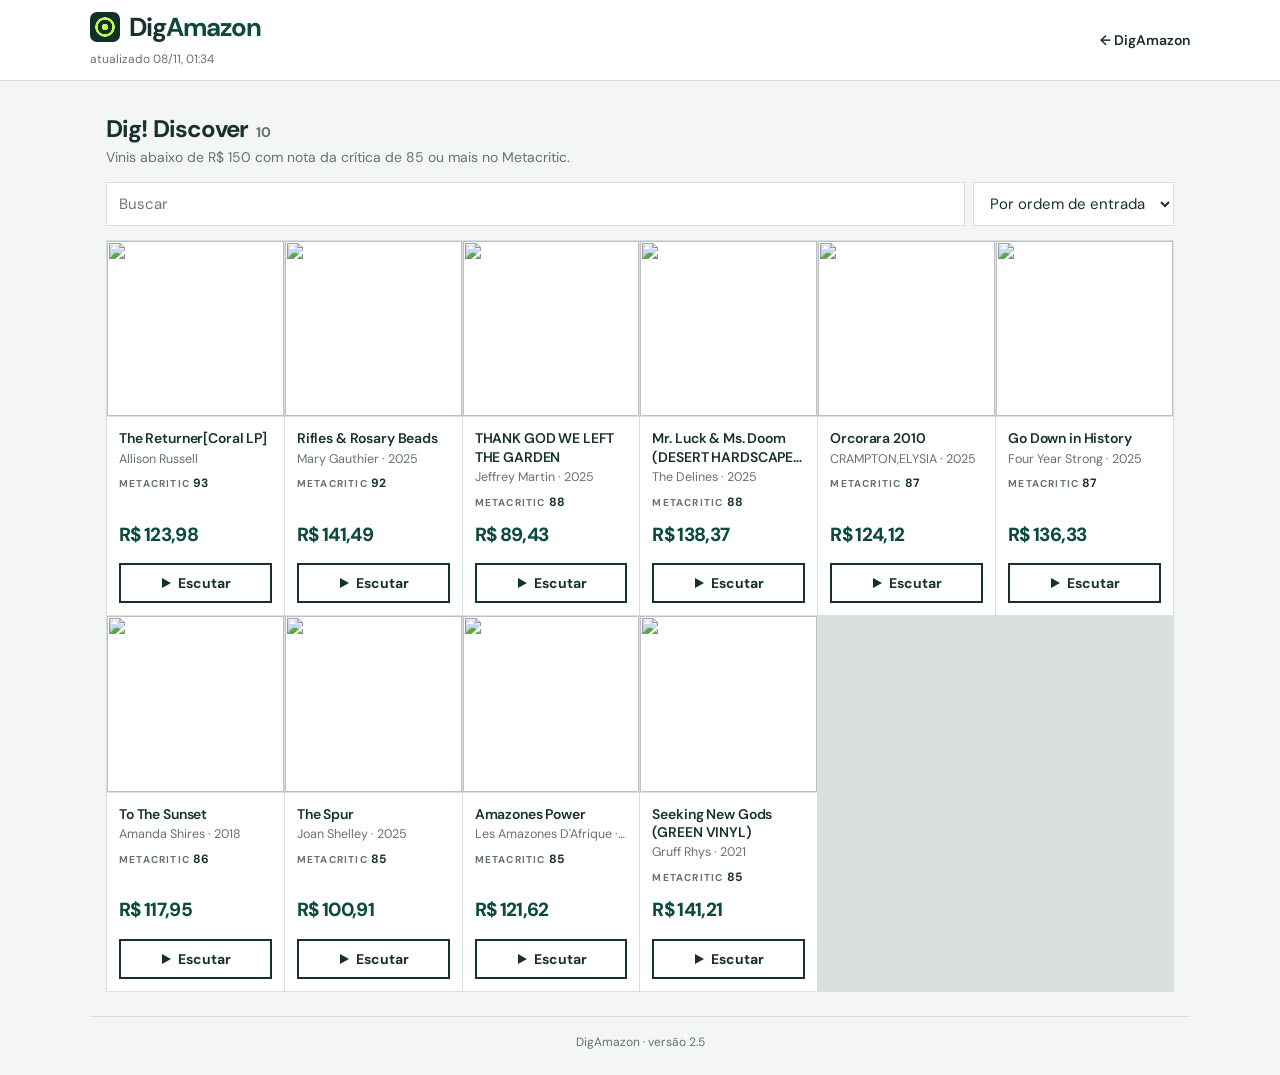
==== dig.html @ b639182c "Slow the Amazon search and wait longer when it is blocked (version 2.5) Amazon kept answering 503 an" ====
<!doctype html>
<html lang="pt-BR"><head><meta charset="utf-8">
<meta name="viewport" content="width=device-width, initial-scale=1, viewport-fit=cover">
<title>Dig! Discover · DigAmazon</title>
<script>
  // aplica o tema escolhido antes de pintar a página, para não piscar
  try { const t = localStorage.getItem("digamazon.tema"); if (t === "light" || t === "dark") document.documentElement.dataset.theme = t; } catch (e) {}
</script>
<meta name="theme-color" content="#ffffff">
<link rel="icon" href="data:image/svg+xml,%3Csvg xmlns='http://www.w3.org/2000/svg' viewBox='0 0 48 48'%3E%3Crect width='48' height='48' rx='11' fill='%23103028'/%3E%3Ccircle cx='24' cy='24' r='15' fill='none' stroke='%23c8f850' stroke-width='3'/%3E%3Ccircle cx='24' cy='24' r='4' fill='%23c8f850'/%3E%3C/svg%3E">
<link rel="preconnect" href="https://fonts.googleapis.com">
<link rel="preconnect" href="https://fonts.gstatic.com" crossorigin>
<link href="https://fonts.googleapis.com/css2?family=DM+Sans:opsz,wght@9..40,400..800&display=swap" rel="stylesheet">
<link rel="stylesheet" href="estilo.css?v=2.5">
</head>
<body>
<header class="topo">
  <div class="linha">
    <div>
      <h1><a href="./" class="logo"><i class="marca" aria-hidden="true"></i><b>Dig<span>Amazon</span></b></a></h1>
      <div class="sub" id="sub"></div>
    </div>
    <nav class="acoes-topo"><a class="link-topo" href="./">← DigAmazon</a></nav>
  </div>
  <div id="status" role="status"></div>
</header>

<main>
  <h2>Dig! Discover <span class="conta" id="conta"></span></h2>
  <p class="nota">Vinis abaixo de R$ 150 com nota da crítica de 85 ou mais no Metacritic.</p>
  <div class="filtros">
    <input id="filtro" type="search" placeholder="Buscar" autocomplete="off">
    <select id="ordem" aria-label="Ordenar">
      <option value="entrada">Por ordem de entrada</option>
      <option value="score">Por score</option>
      <option value="preco">Por preço</option>
    </select>
  </div>
  <div class="grade" id="discos"></div>
</main>

<footer class="rodape">DigAmazon · versão 2.5</footer>

<script src="comum.js?v=2.5"></script>
<script>
const PLAY = '<svg viewBox="0 0 12 12" aria-hidden="true"><path d="M2 1l9 5-9 5z"/></svg>';

// O cartão leva à Amazon; o Escutar abre o disco no Bandcamp (ou a busca, se não foi achado lá).
function card(d, novo) {
  const caixa = document.createElement("div");
  caixa.className = "disco" + (novo ? " novo" : "");
  const a = document.createElement("a"); a.className = "ir";
  a.href = "https://www.amazon.com.br/dp/" + d.asin;
  a.target = "_blank"; a.rel = "noopener";
  const capa = document.createElement("div"); capa.className = "capa";
  if (d.foto) { const img = document.createElement("img"); img.src = capaGrande(d.foto); img.alt = ""; img.loading = "lazy"; capa.append(img); }
  const info = document.createElement("div"); info.className = "info";
  const t = document.createElement("div"); t.className = "titulo"; t.textContent = d.titulo;
  const ar = document.createElement("div"); ar.className = "artista"; ar.textContent = [d.artista, d.ano].filter(Boolean).join(" · ");
  const c = document.createElement("div"); c.className = "critica"; c.append("Metacritic "); const n = document.createElement("b"); n.textContent = d.nota; c.append(n);
  const p = document.createElement("div"); p.className = "preco"; p.textContent = real(d.preco);
  info.append(t, ar, c, p); a.append(capa, info);
  const ouvir = document.createElement("a"); ouvir.className = "escutar";
  ouvir.href = d.bandcamp || "https://bandcamp.com/search?item_type=a&q=" + encodeURIComponent(`${d.artista} ${d.titulo}`);
  ouvir.target = "_blank"; ouvir.rel = "noopener";
  ouvir.innerHTML = PLAY + "Escutar";
  caixa.append(a, ouvir);
  return caixa;
}

// Entrou no Dig! Discover quando o disco apareceu na faixa de preço ou ganhou a nota, o que veio depois.
const entrada = d => [d.visto, d.nota_desde].filter(Boolean).map(q => q.slice(0, 16)).sort().pop() || "";
const ORDENS = {
  entrada: (a, b) => entrada(b).localeCompare(entrada(a)) || b.nota - a.nota,
  score: (a, b) => b.nota - a.nota || a.preco - b.preco,
  preco: (a, b) => a.preco - b.preco,
};
function mostrar() {
  const novos = new Set(dados.novos);
  const q = $("filtro").value.trim().toLowerCase();
  const dig = dados.discos.filter(d => d.nota >= DIG);
  const lista = dig.filter(d => !q || (d.titulo + " " + d.artista).toLowerCase().includes(q)).sort(ORDENS[$("ordem").value]);
  $("conta").textContent = q ? `${lista.length} de ${dig.length}` : `${dig.length}`;
  const g = $("discos");
  if (lista.length) g.replaceChildren(...lista.map(d => card(d, novos.has(d.asin))));
  else g.innerHTML = `<div class="vazio">${q ? "Nenhum disco com esse nome." : "Nenhum disco com nota 85 ou mais por enquanto."}</div>`;
}

$("filtro").addEventListener("input", mostrar);
$("ordem").addEventListener("change", mostrar);
iniciar();
</script>
</body>
</html>
---- estilo.css ----
/* Visual inspirado no FootyLogos: DM Sans, verde-escuro com destaque limão,
   cantos retos e grades separadas por linhas finas. */
:root {
  --bg: #f4f6f5;
  --card: #ffffff;
  --topo: rgb(255 255 255 / .97);
  --ink: #17312f;
  --mut: #64736e;
  --line: #d9dfdc;
  --line-forte: #cbd3cf;
  --accent: #0c4b3d;
  --marca: #103028;
  --lime: #c8f850;
  --btn: #103028;
  --on-btn: #c8f850;
  --sans: "DM Sans", "Helvetica Neue", Arial, sans-serif;
  color-scheme: light;
}
@media (prefers-color-scheme: dark) {
  :root:not([data-theme="light"]) {
    --bg: #0b1a17; --card: #11241f; --topo: rgb(17 36 31 / .97); --ink: #e4eeea; --mut: #8ea39c;
    --line: #213a33; --line-forte: #2d4a42; --accent: #c8f850; --btn: #c8f850; --on-btn: #103028; color-scheme: dark;
  }
}
:root[data-theme="dark"] {
  --bg: #0b1a17; --card: #11241f; --topo: rgb(17 36 31 / .97); --ink: #e4eeea; --mut: #8ea39c;
  --line: #213a33; --line-forte: #2d4a42; --accent: #c8f850; --btn: #c8f850; --on-btn: #103028; color-scheme: dark;
}
* { box-sizing: border-box; }
body { margin: 0; background: var(--bg); color: var(--ink); font: 15px/1.5 var(--sans); -webkit-text-size-adjust: 100%; }
a { color: inherit; }
.topo {
  position: sticky; top: 0; z-index: 5; background: var(--topo);
  padding: calc(12px + env(safe-area-inset-top)) 16px 12px; border-bottom: 1px solid var(--line);
}
.linha { display: flex; align-items: center; gap: 12px; max-width: 1100px; margin: 0 auto; }
h1 { margin: 0; font-size: 26px; font-weight: 700; letter-spacing: -.04em; line-height: 1; }
h1 span { color: var(--accent); }
.sub { color: var(--mut); font-size: 12px; margin-top: 4px; }
.logo b { font-weight: inherit; }
.sub .data { white-space: nowrap; }
#pesquisar {
  flex: none; border: 0; border-radius: 0; padding: 12px 18px;
  background: var(--btn); color: var(--on-btn); font: 700 15px var(--sans); letter-spacing: -.01em; cursor: pointer;
  display: inline-flex; align-items: center; justify-content: center; gap: 8px; min-height: 44px; min-width: 76px;  /* "Dig" é curto; largura mínima para o toque */
}
#pesquisar:disabled { opacity: .6; cursor: default; }
#pesquisar .gira { width: 14px; height: 14px; border: 2px solid currentColor; border-right-color: transparent; border-radius: 50%; display: none; animation: g 0.8s linear infinite; }
#pesquisar.rodando .gira { display: inline-block; }
@keyframes g { to { transform: rotate(360deg); } }
/* Link para a outra página, ao lado do botão */
.acoes-topo { margin-left: auto; display: flex; align-items: center; gap: 16px; flex: none; }
.link-topo { color: var(--ink); text-decoration: none; font-size: 14px; font-weight: 600; white-space: nowrap; }
.topo .logo { color: inherit; text-decoration: none; display: inline-flex; align-items: center; gap: 9px; }
/* Marca: quadrado verde-escuro com um disco limão, no estilo do ícone do FootyLogos */
.marca { flex: none; width: 30px; height: 30px; border-radius: 7px; background: var(--marca) radial-gradient(circle, var(--lime) 0 3px, transparent 3.5px 7px, var(--lime) 7.5px 9.5px, transparent 10px); }
.link-topo:hover { text-decoration: underline; text-underline-offset: 3px; }
#status { max-width: 1100px; margin: 8px auto 0; font-size: 13px; color: var(--mut); }
#status:empty { display: none; }
/* Barra de progresso da busca: linha limão sobre o fio do topo */
.progresso { max-width: 1100px; height: 6px; margin: 10px auto 0; background: var(--line); overflow: hidden; }
.progresso i { display: block; height: 100%; width: var(--pct, 2%); background: var(--btn); transition: width 1s linear; }
.progresso.parado i { background: repeating-linear-gradient(-45deg, var(--btn) 0 6px, var(--mut) 6px 12px); background-size: 17px 100%; animation: listras 1s linear infinite; }
@keyframes listras { to { background-position: 17px 0; } }
@media (prefers-reduced-motion: reduce) { .progresso i { transition: none; } .progresso.parado i { animation: none; } }
#status.erro { color: #c0392b; }
main { max-width: 1100px; margin: 0 auto; padding: 8px 16px 24px; }
/* A versão sobe a cada mudança no código, para conferir se o navegador já pegou a nova. */
.rodape { max-width: 1100px; margin: 0 auto; padding: 16px 16px calc(24px + env(safe-area-inset-bottom)); border-top: 1px solid var(--line); color: var(--mut); font-size: 12px; text-align: center; }
h2 { font-size: 24px; font-weight: 700; letter-spacing: -.035em; line-height: 1.15; margin: 26px 0 4px; display: flex; align-items: baseline; gap: 8px; }
h2 .conta { font-size: 14px; font-weight: 700; letter-spacing: 0; color: var(--mut); }
/* Botão de tema, à direita do título Novos discos */
.tema {
  margin-left: auto; align-self: center; width: 40px; height: 40px; padding: 0; border: 1px solid var(--line); border-radius: 0; cursor: pointer;
  background: var(--card); color: var(--ink); display: grid; place-items: center;
}
.tema:hover { border-color: var(--line-forte); }
.tema:focus-visible { outline: 2px solid var(--accent); outline-offset: 2px; }
.tema svg { width: 18px; height: 18px; transition: transform .3s; }
:root[data-tema-efetivo="dark"] .tema svg { transform: rotate(180deg); }
.nota { color: var(--mut); font-size: 14px; margin: 0 0 14px; }
/* Rótulo pequeno em caixa alta, como os do FootyLogos */
.separador { display: flex; align-items: center; gap: 12px; margin: 36px 0 8px; color: var(--mut); font-size: 10px; font-weight: 700; text-transform: uppercase; letter-spacing: 1.4px; }
.separador::before, .separador::after { content: ""; flex: 1; height: 1px; background: var(--line); }
/* Os cartões dividem as bordas: o fundo da grade aparece como linha de 1px entre eles. */
.grade { display: grid; grid-template-columns: repeat(auto-fill, minmax(160px, 1fr)); gap: 1px; background: var(--line); border: 1px solid var(--line); }
.disco { position: relative; display: flex; flex-direction: column; background: var(--card); overflow: hidden; text-decoration: none; }
.disco:hover .titulo { text-decoration: underline; text-underline-offset: 3px; }
.disco .capa { position: relative; aspect-ratio: 1; overflow: hidden; background: #fff; display: flex; align-items: center; justify-content: center; border-bottom: 1px solid var(--line); }
/* Selo dos discos com crítica de 85 ou mais no Metacritic, no canto do cartão */
.dig { position: absolute; bottom: 8px; right: 8px; width: 46px; height: 46px; display: grid; place-items: center; filter: drop-shadow(0 1px 2px rgb(0 0 0 / .35)); }
.dig svg { position: absolute; inset: 0; width: 100%; height: 100%; fill: #13ff00; animation: girar 6s linear infinite; }
.dig b { position: relative; color: #111; font: 800 13px/1 var(--sans); letter-spacing: -.02em; }
@keyframes girar { to { transform: rotate(360deg); } }
@media (prefers-reduced-motion: reduce) { .dig svg { animation: none; } }
/* A imagem não define a altura da capa: a que não for quadrada é cortada para caber. */
.disco img { position: absolute; inset: 0; width: 100%; height: 100%; object-fit: cover; }
.disco .info { padding: 12px 12px 14px; display: flex; flex-direction: column; gap: 2px; flex: 1; }
.disco .titulo { font-weight: 600; font-size: 14px; line-height: 1.3; letter-spacing: -.01em; display: -webkit-box; -webkit-line-clamp: 2; -webkit-box-orient: vertical; overflow: hidden; }
.disco .artista { color: var(--mut); font-size: 12.5px; white-space: nowrap; overflow: hidden; text-overflow: ellipsis; }
.disco .preco { margin-top: auto; padding-top: 8px; font-weight: 800; font-size: 19px; letter-spacing: -.035em; color: var(--accent); font-variant-numeric: tabular-nums; }
/* Dig! Discover: o cartão leva à Amazon e o botão Escutar, ao Bandcamp */
.disco .ir { display: flex; flex-direction: column; flex: 1; color: inherit; text-decoration: none; }
.escutar { display: flex; align-items: center; justify-content: center; gap: 6px; margin: 0 12px 12px; min-height: 40px; border-radius: 0; background: var(--card); color: var(--ink); border: 2px solid var(--ink); font: 700 14px var(--sans); text-decoration: none; }
.escutar svg { width: 12px; height: 12px; fill: currentColor; }
.disco .critica { font-size: 10px; font-weight: 700; text-transform: uppercase; letter-spacing: 1.2px; color: var(--mut); margin-top: 4px; }
.disco .critica b { color: var(--ink); font-size: 12px; letter-spacing: 0; }
.novo .info::before { content: "novo"; align-self: flex-start; font-size: 10px; font-weight: 800; text-transform: uppercase; letter-spacing: 1.2px; color: var(--marca); background: var(--lime); padding: 3px 7px; margin-bottom: 6px; }
.vazio { grid-column: 1 / -1; background: var(--card); padding: 20px; color: var(--mut); text-align: center; font-size: 14px; }
.filtros { display: flex; gap: 8px; margin: 4px 0 14px; }
.filtros input, .filtros select { font: 15px var(--sans); color: var(--ink); background: var(--card); border: 1px solid var(--line); border-radius: 0; padding: 10px 12px; min-height: 44px; }
.filtros input:focus, .filtros select:focus { outline: none; border-color: var(--ink); }
.filtros input { flex: 1; min-width: 0; }
.filtros select { flex: none; }  /* a busca encolhe; a ordenação mostra o texto inteiro */
/* Paginação da lista completa */
.paginas { display: flex; flex-wrap: wrap; justify-content: center; gap: 6px; margin: 20px 0 0; }
.paginas:empty { display: none; }
.paginas button { min-width: 44px; min-height: 44px; border: 1px solid var(--line); border-radius: 0; background: var(--card); color: var(--ink); font: 700 15px var(--sans); cursor: pointer; }
.paginas button[aria-current] { background: var(--btn); color: var(--on-btn); border-color: var(--btn); opacity: 1; }
.paginas button:disabled:not([aria-current]) { opacity: .35; cursor: default; }
dialog { border: 1px solid var(--line); border-radius: 0; background: var(--card); color: var(--ink); max-width: min(440px, calc(100vw - 32px)); padding: 22px; }
dialog::backdrop { background: rgb(16 48 40 / .5); }
dialog h3 { margin: 0 0 8px; font-size: 20px; letter-spacing: -.03em; }
dialog ol { padding-left: 20px; margin: 8px 0; font-size: 14px; }
dialog input { width: 100%; font: 14px ui-monospace, monospace; padding: 10px; border: 1px solid var(--line); border-radius: 0; background: var(--bg); color: var(--ink); margin: 8px 0 12px; }
dialog .acoes { display: flex; gap: 8px; justify-content: flex-end; }
dialog button { font: 600 14px var(--sans); border-radius: 0; padding: 10px 16px; border: 1px solid var(--line); background: transparent; color: var(--ink); cursor: pointer; }
dialog button.principal { background: var(--btn); color: var(--on-btn); border-color: var(--btn); }
@media (max-width: 480px) {
  .grade { grid-template-columns: repeat(2, 1fr); }
  h1 { font-size: 23px; }
  h2 { font-size: 21px; }
  #pesquisar { padding: 11px 14px; }
  .acoes-topo { gap: 12px; }
}
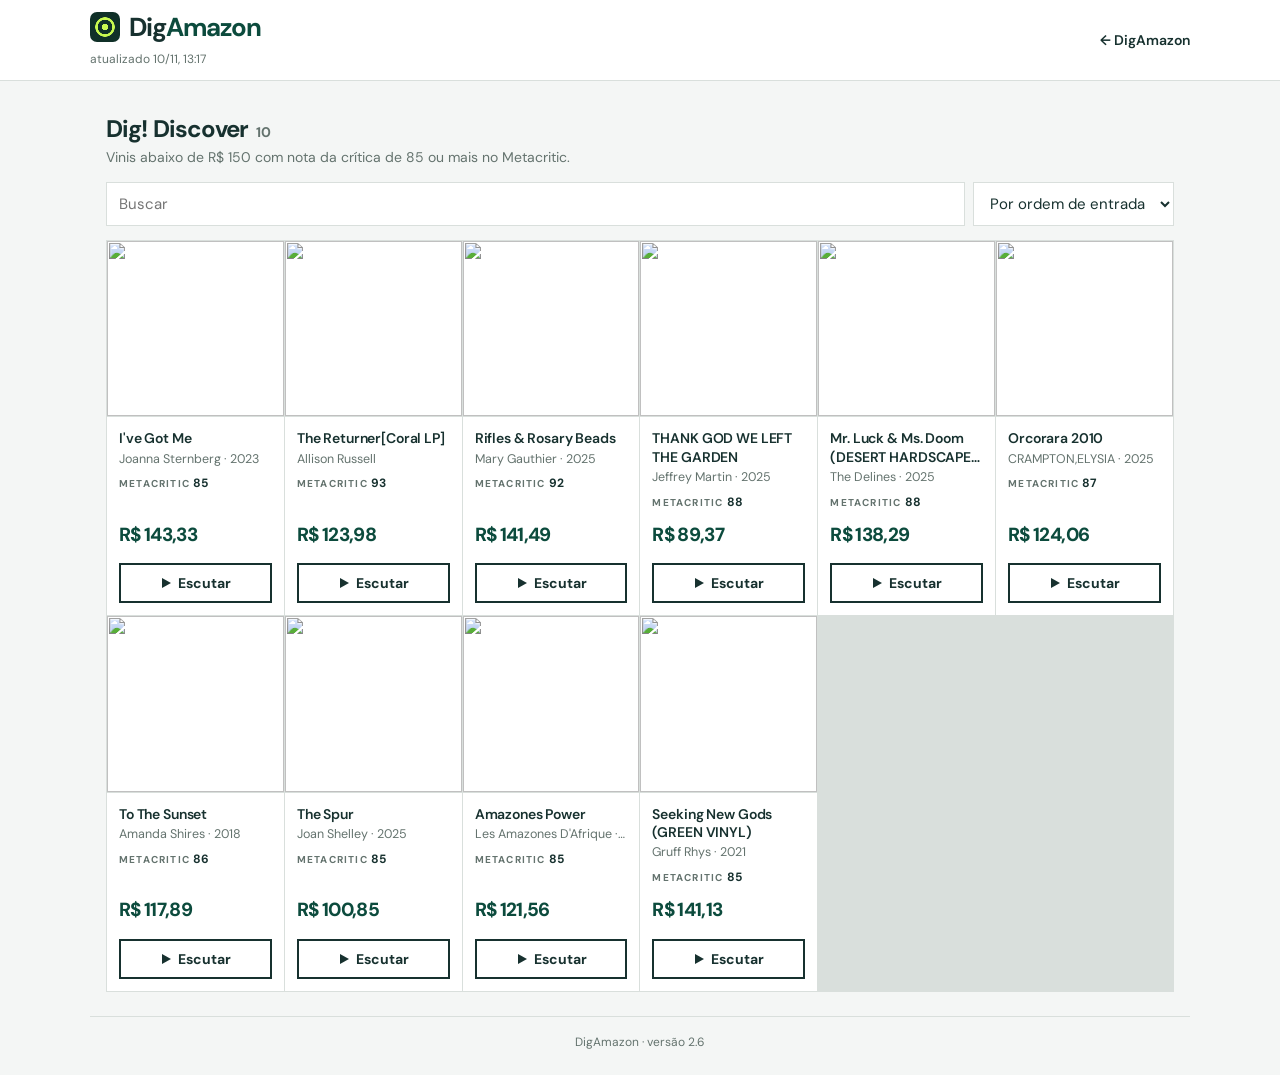
==== commit 5267b700: "Resume a search the Mac dropped when it restarted (version 2.6) The Mac rebooted during a search and" ====
--- a/dig.html
+++ b/dig.html
@@ -11,7 +11,7 @@
 <link rel="preconnect" href="https://fonts.googleapis.com">
 <link rel="preconnect" href="https://fonts.gstatic.com" crossorigin>
 <link href="https://fonts.googleapis.com/css2?family=DM+Sans:opsz,wght@9..40,400..800&display=swap" rel="stylesheet">
-<link rel="stylesheet" href="estilo.css?v=2.5">
+<link rel="stylesheet" href="estilo.css?v=2.6">
 </head>
 <body>
 <header class="topo">
@@ -39,9 +39,9 @@
   <div class="grade" id="discos"></div>
 </main>
 
-<footer class="rodape">DigAmazon · versão 2.5</footer>
+<footer class="rodape">DigAmazon · versão 2.6</footer>
 
-<script src="comum.js?v=2.5"></script>
+<script src="comum.js?v=2.6"></script>
 <script>
 const PLAY = '<svg viewBox="0 0 12 12" aria-hidden="true"><path d="M2 1l9 5-9 5z"/></svg>';
 
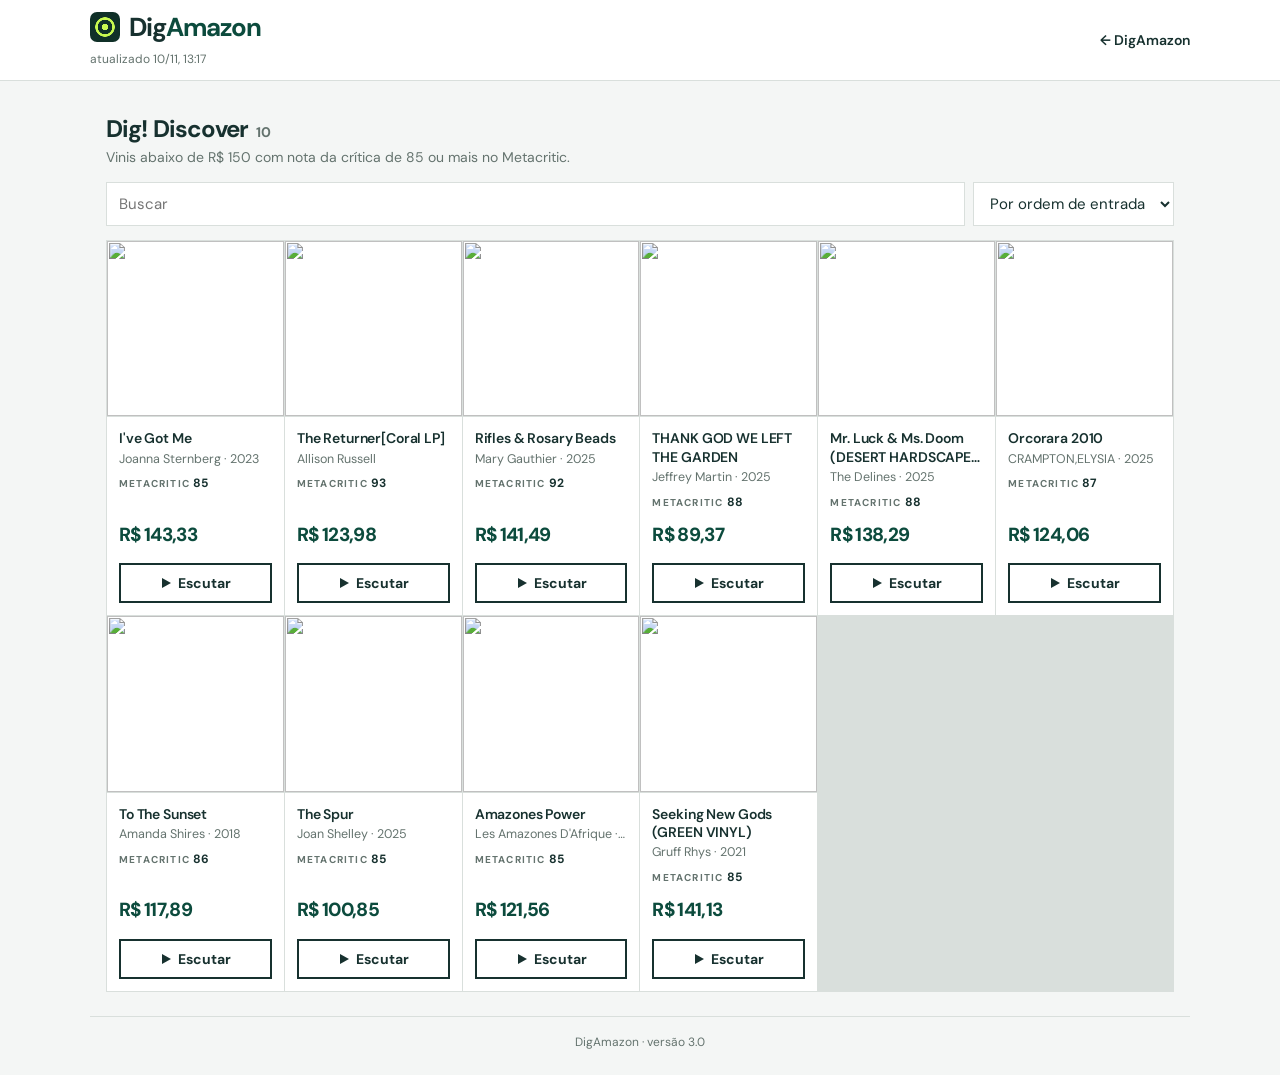
==== commit 2e047d4f: "Replace the Dig button with an automatic daily search at 5 a.m. (version 3.0) Amazon blocks the on-d" ====
--- a/dig.html
+++ b/dig.html
@@ -11,7 +11,7 @@
 <link rel="preconnect" href="https://fonts.googleapis.com">
 <link rel="preconnect" href="https://fonts.gstatic.com" crossorigin>
 <link href="https://fonts.googleapis.com/css2?family=DM+Sans:opsz,wght@9..40,400..800&display=swap" rel="stylesheet">
-<link rel="stylesheet" href="estilo.css?v=2.6">
+<link rel="stylesheet" href="estilo.css?v=3.0">
 </head>
 <body>
 <header class="topo">
@@ -39,9 +39,9 @@
   <div class="grade" id="discos"></div>
 </main>
 
-<footer class="rodape">DigAmazon · versão 2.6</footer>
+<footer class="rodape">DigAmazon · versão 3.0</footer>
 
-<script src="comum.js?v=2.6"></script>
+<script src="comum.js?v=3.0"></script>
 <script>
 const PLAY = '<svg viewBox="0 0 12 12" aria-hidden="true"><path d="M2 1l9 5-9 5z"/></svg>';
 
--- a/estilo.css
+++ b/estilo.css
@@ -39,16 +39,7 @@
 .sub { color: var(--mut); font-size: 12px; margin-top: 4px; }
 .logo b { font-weight: inherit; }
 .sub .data { white-space: nowrap; }
-#pesquisar {
-  flex: none; border: 0; border-radius: 0; padding: 12px 18px;
-  background: var(--btn); color: var(--on-btn); font: 700 15px var(--sans); letter-spacing: -.01em; cursor: pointer;
-  display: inline-flex; align-items: center; justify-content: center; gap: 8px; min-height: 44px; min-width: 76px;  /* "Dig" é curto; largura mínima para o toque */
-}
-#pesquisar:disabled { opacity: .6; cursor: default; }
-#pesquisar .gira { width: 14px; height: 14px; border: 2px solid currentColor; border-right-color: transparent; border-radius: 50%; display: none; animation: g 0.8s linear infinite; }
-#pesquisar.rodando .gira { display: inline-block; }
-@keyframes g { to { transform: rotate(360deg); } }
-/* Link para a outra página, ao lado do botão */
+/* Link para a outra página, no canto do topo */
 .acoes-topo { margin-left: auto; display: flex; align-items: center; gap: 16px; flex: none; }
 .link-topo { color: var(--ink); text-decoration: none; font-size: 14px; font-weight: 600; white-space: nowrap; }
 .topo .logo { color: inherit; text-decoration: none; display: inline-flex; align-items: center; gap: 9px; }
@@ -130,6 +121,5 @@
   .grade { grid-template-columns: repeat(2, 1fr); }
   h1 { font-size: 23px; }
   h2 { font-size: 21px; }
-  #pesquisar { padding: 11px 14px; }
   .acoes-topo { gap: 12px; }
 }
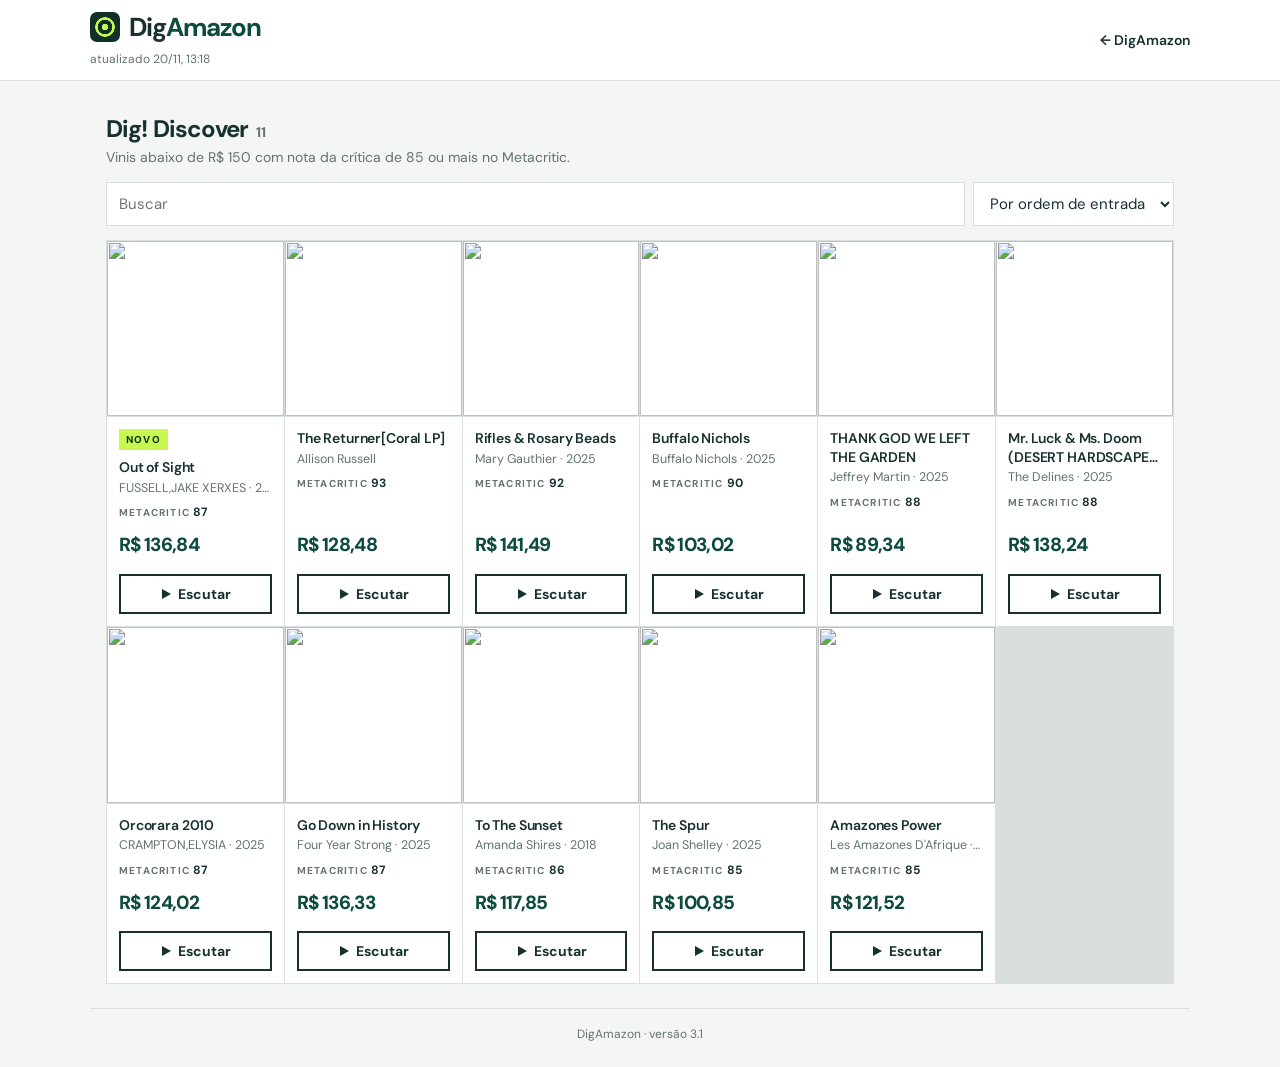
==== commit e511618f: "Count the retry pause from the end of a failed search (version 3.1) A failed attempt can spend over " ====
--- a/dig.html
+++ b/dig.html
@@ -11,7 +11,7 @@
 <link rel="preconnect" href="https://fonts.googleapis.com">
 <link rel="preconnect" href="https://fonts.gstatic.com" crossorigin>
 <link href="https://fonts.googleapis.com/css2?family=DM+Sans:opsz,wght@9..40,400..800&display=swap" rel="stylesheet">
-<link rel="stylesheet" href="estilo.css?v=3.0">
+<link rel="stylesheet" href="estilo.css?v=3.1">
 </head>
 <body>
 <header class="topo">
@@ -39,9 +39,9 @@
   <div class="grade" id="discos"></div>
 </main>
 
-<footer class="rodape">DigAmazon · versão 3.0</footer>
+<footer class="rodape">DigAmazon · versão 3.1</footer>
 
-<script src="comum.js?v=3.0"></script>
+<script src="comum.js?v=3.1"></script>
 <script>
 const PLAY = '<svg viewBox="0 0 12 12" aria-hidden="true"><path d="M2 1l9 5-9 5z"/></svg>';
 
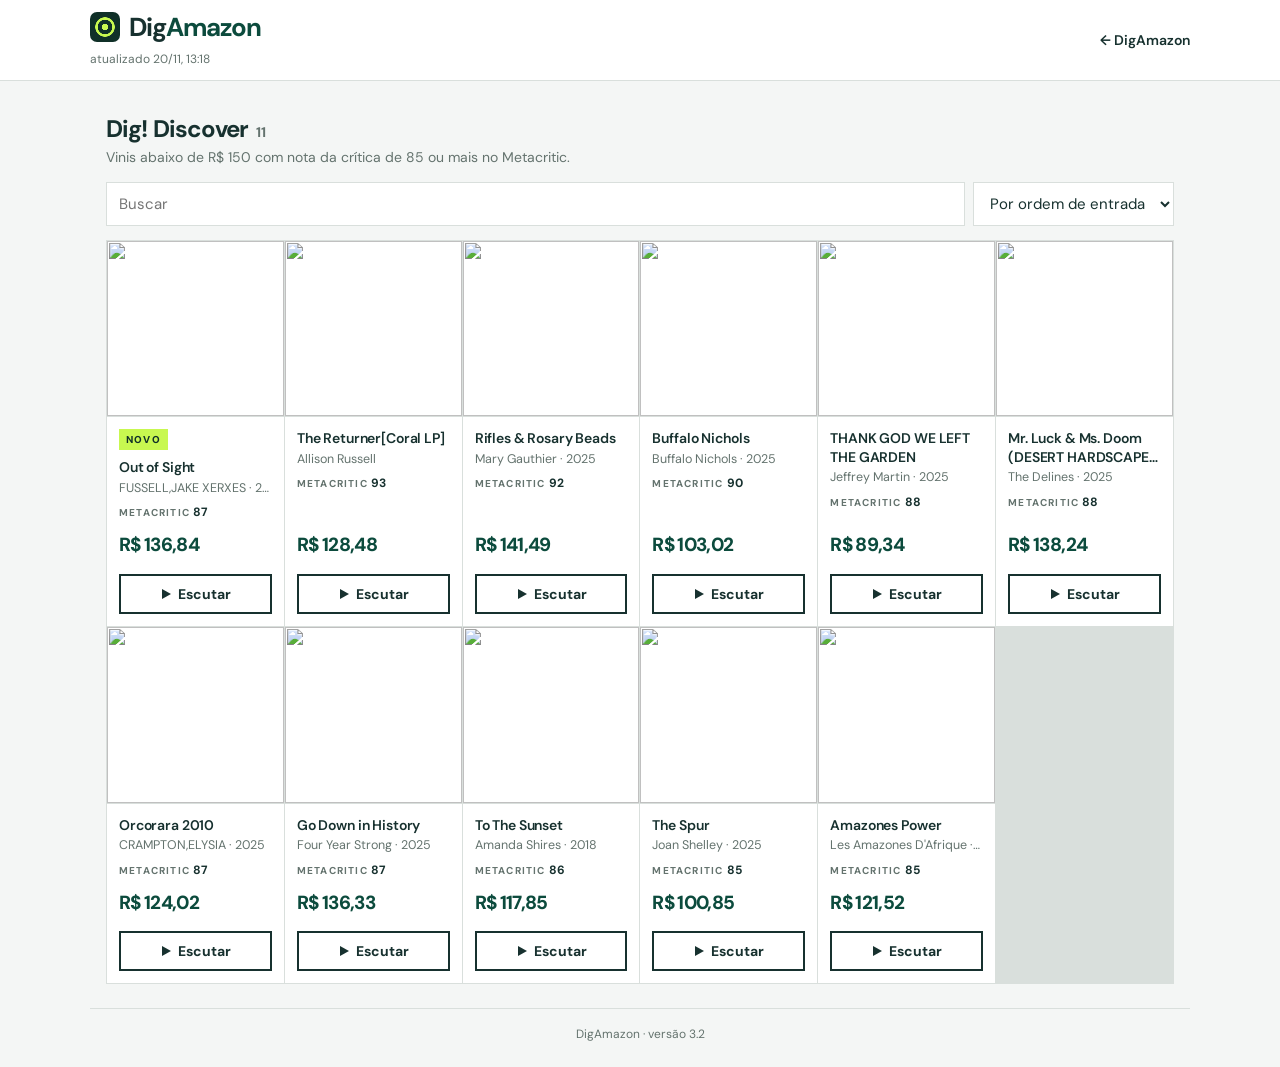
==== commit 9b8c3e2a: "Move the daily search from 5 a.m. to 9 a.m. (version 3.2) The Mac is more reliably awake at 9 a.m.  " ====
--- a/dig.html
+++ b/dig.html
@@ -11,7 +11,7 @@
 <link rel="preconnect" href="https://fonts.googleapis.com">
 <link rel="preconnect" href="https://fonts.gstatic.com" crossorigin>
 <link href="https://fonts.googleapis.com/css2?family=DM+Sans:opsz,wght@9..40,400..800&display=swap" rel="stylesheet">
-<link rel="stylesheet" href="estilo.css?v=3.1">
+<link rel="stylesheet" href="estilo.css?v=3.2">
 </head>
 <body>
 <header class="topo">
@@ -39,9 +39,9 @@
   <div class="grade" id="discos"></div>
 </main>
 
-<footer class="rodape">DigAmazon · versão 3.1</footer>
+<footer class="rodape">DigAmazon · versão 3.2</footer>
 
-<script src="comum.js?v=3.1"></script>
+<script src="comum.js?v=3.2"></script>
 <script>
 const PLAY = '<svg viewBox="0 0 12 12" aria-hidden="true"><path d="M2 1l9 5-9 5z"/></svg>';
 
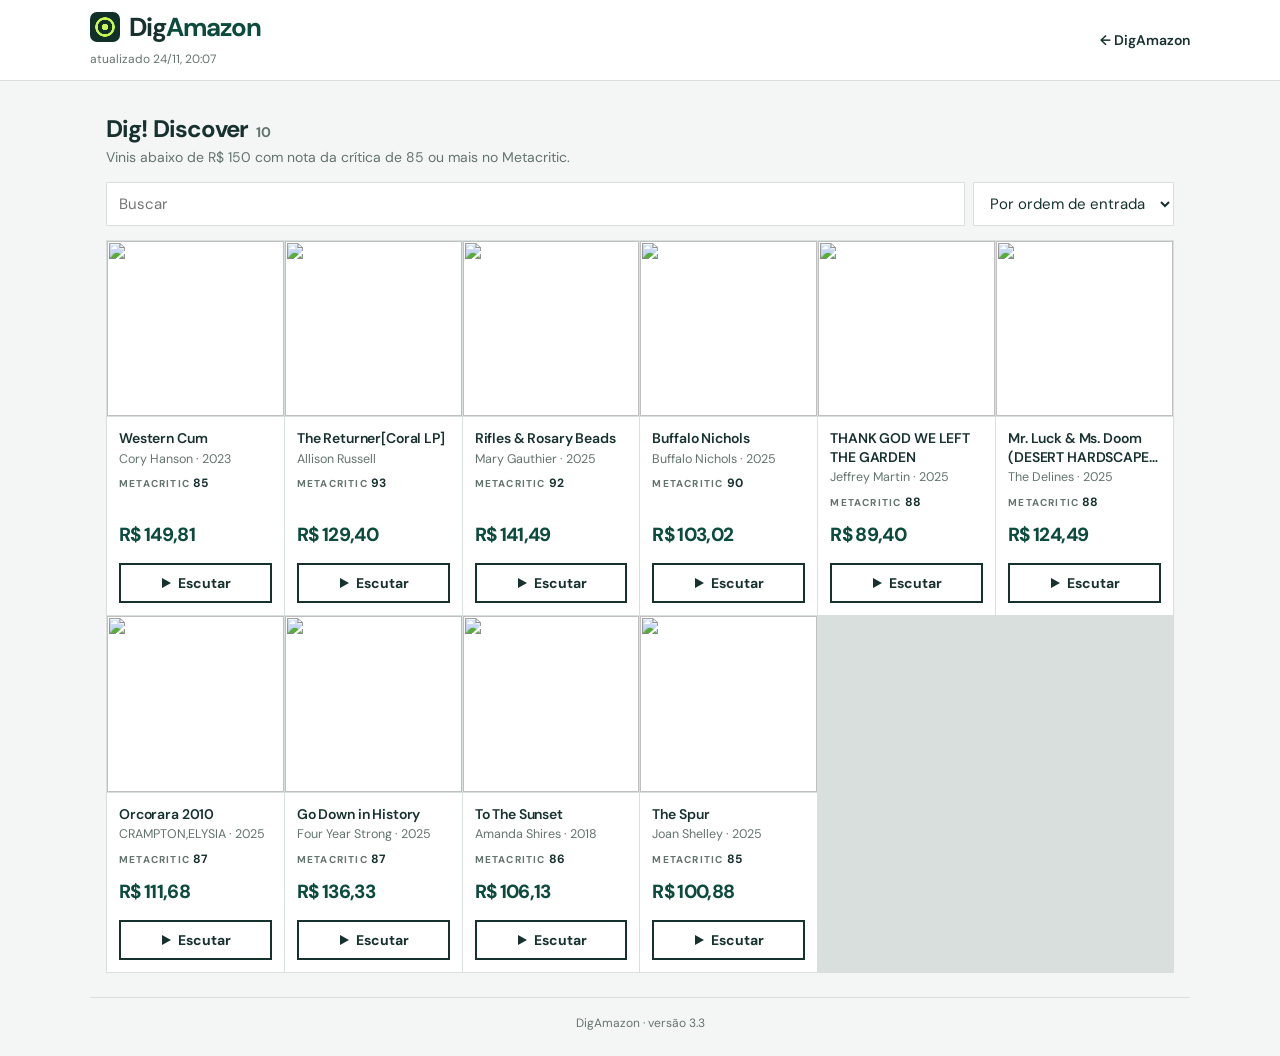
==== commit 81542435: "Add a Dig! Jazz page with the Amazon jazz vinyl under R$ 150 (version 3.3) The daily search now also" ====
--- a/dig.html
+++ b/dig.html
@@ -11,7 +11,7 @@
 <link rel="preconnect" href="https://fonts.googleapis.com">
 <link rel="preconnect" href="https://fonts.gstatic.com" crossorigin>
 <link href="https://fonts.googleapis.com/css2?family=DM+Sans:opsz,wght@9..40,400..800&display=swap" rel="stylesheet">
-<link rel="stylesheet" href="estilo.css?v=3.2">
+<link rel="stylesheet" href="estilo.css?v=3.3">
 </head>
 <body>
 <header class="topo">
@@ -39,9 +39,9 @@
   <div class="grade" id="discos"></div>
 </main>
 
-<footer class="rodape">DigAmazon · versão 3.2</footer>
+<footer class="rodape">DigAmazon · versão 3.3</footer>
 
-<script src="comum.js?v=3.2"></script>
+<script src="comum.js?v=3.3"></script>
 <script>
 const PLAY = '<svg viewBox="0 0 12 12" aria-hidden="true"><path d="M2 1l9 5-9 5z"/></svg>';
 
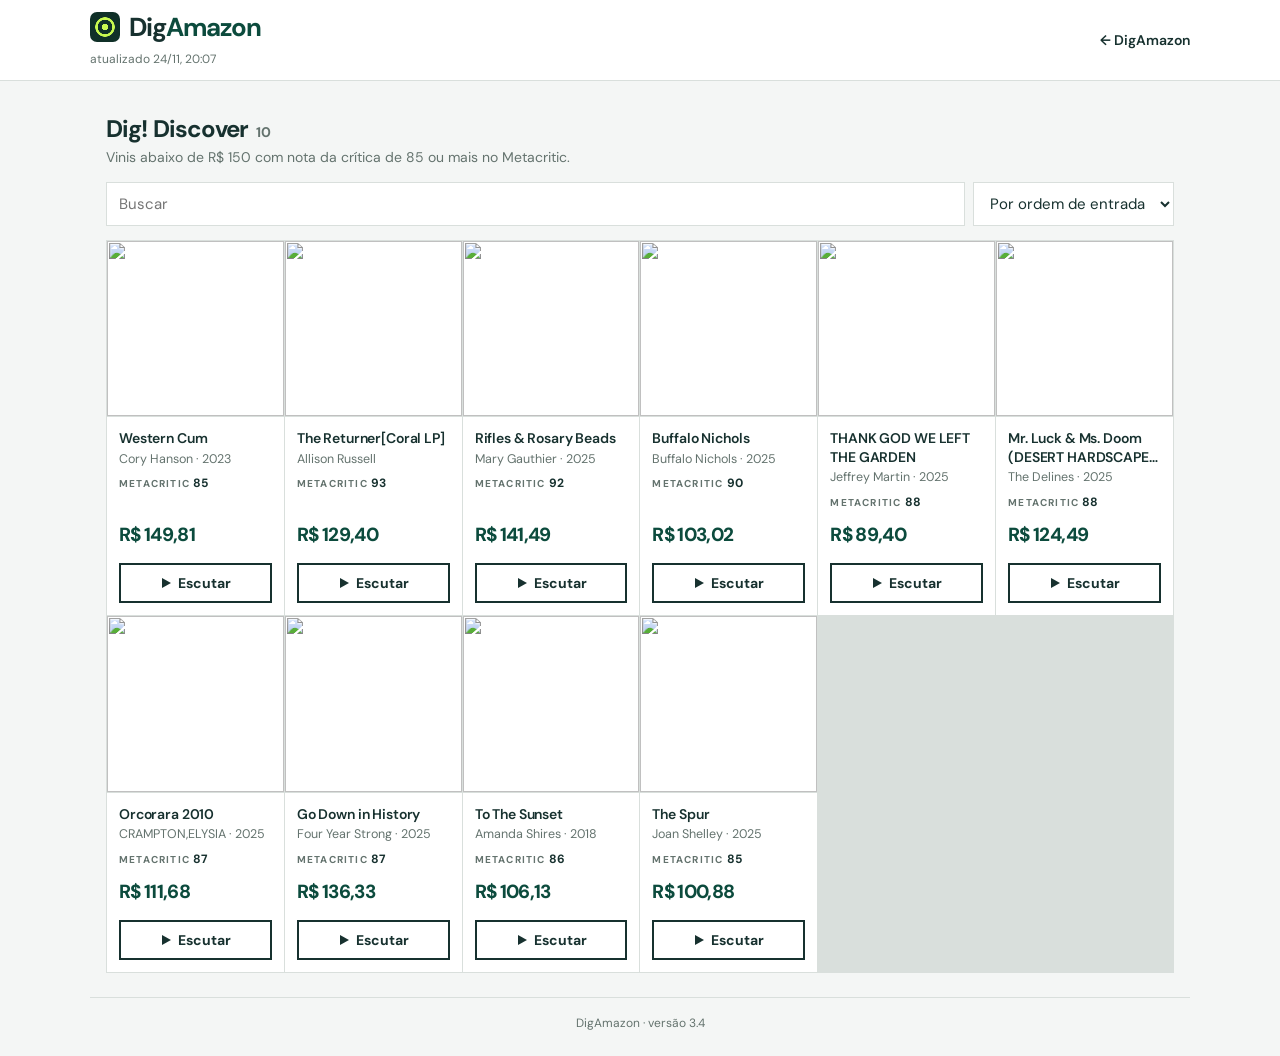
==== commit 22d6ba88: "Make Dig! Jazz work like the home page (version 3.4) New jazz discs on top, then every jazz disc und" ====
--- a/dig.html
+++ b/dig.html
@@ -11,7 +11,7 @@
 <link rel="preconnect" href="https://fonts.googleapis.com">
 <link rel="preconnect" href="https://fonts.gstatic.com" crossorigin>
 <link href="https://fonts.googleapis.com/css2?family=DM+Sans:opsz,wght@9..40,400..800&display=swap" rel="stylesheet">
-<link rel="stylesheet" href="estilo.css?v=3.3">
+<link rel="stylesheet" href="estilo.css?v=3.4">
 </head>
 <body>
 <header class="topo">
@@ -39,9 +39,9 @@
   <div class="grade" id="discos"></div>
 </main>
 
-<footer class="rodape">DigAmazon · versão 3.3</footer>
+<footer class="rodape">DigAmazon · versão 3.4</footer>
 
-<script src="comum.js?v=3.3"></script>
+<script src="comum.js?v=3.4"></script>
 <script>
 const PLAY = '<svg viewBox="0 0 12 12" aria-hidden="true"><path d="M2 1l9 5-9 5z"/></svg>';
 
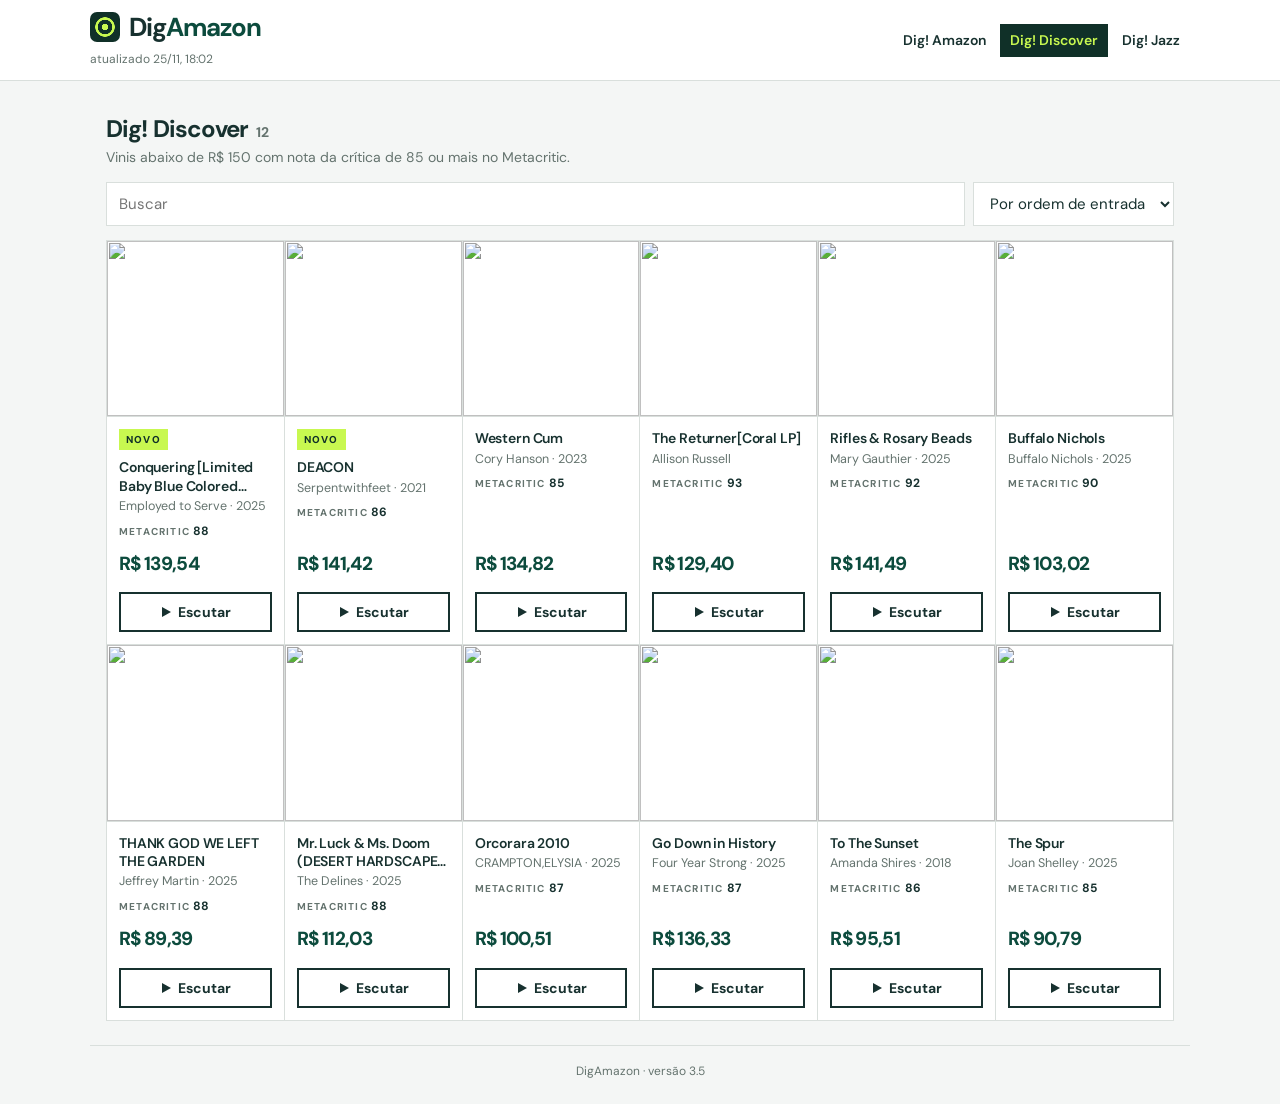
==== commit 1123b730: "Menu do topo com as três páginas e a página aberta destacada (v3.5) Co-Authored-By: Claude Opus 5.5 " ====
--- a/dig.html
+++ b/dig.html
@@ -11,7 +11,7 @@
 <link rel="preconnect" href="https://fonts.googleapis.com">
 <link rel="preconnect" href="https://fonts.gstatic.com" crossorigin>
 <link href="https://fonts.googleapis.com/css2?family=DM+Sans:opsz,wght@9..40,400..800&display=swap" rel="stylesheet">
-<link rel="stylesheet" href="estilo.css?v=3.4">
+<link rel="stylesheet" href="estilo.css?v=3.5">
 </head>
 <body>
 <header class="topo">
@@ -20,7 +20,7 @@
       <h1><a href="./" class="logo"><i class="marca" aria-hidden="true"></i><b>Dig<span>Amazon</span></b></a></h1>
       <div class="sub" id="sub"></div>
     </div>
-    <nav class="acoes-topo"><a class="link-topo" href="./">← DigAmazon</a></nav>
+    <nav class="acoes-topo" aria-label="Menu"><a class="link-topo" href="./">Dig! Amazon</a><a class="link-topo" href="dig.html" aria-current="page">Dig! Discover</a><a class="link-topo" href="jazz.html">Dig! Jazz</a></nav>
   </div>
   <div id="status" role="status"></div>
 </header>
@@ -39,9 +39,9 @@
   <div class="grade" id="discos"></div>
 </main>
 
-<footer class="rodape">DigAmazon · versão 3.4</footer>
+<footer class="rodape">DigAmazon · versão 3.5</footer>
 
-<script src="comum.js?v=3.4"></script>
+<script src="comum.js?v=3.5"></script>
 <script>
 const PLAY = '<svg viewBox="0 0 12 12" aria-hidden="true"><path d="M2 1l9 5-9 5z"/></svg>';
 
--- a/estilo.css
+++ b/estilo.css
@@ -40,8 +40,11 @@
 .logo b { font-weight: inherit; }
 .sub .data { white-space: nowrap; }
 /* Link para a outra página, no canto do topo */
-.acoes-topo { margin-left: auto; display: flex; align-items: center; gap: 16px; flex: none; }
-.link-topo { color: var(--ink); text-decoration: none; font-size: 14px; font-weight: 600; white-space: nowrap; }
+.acoes-topo { margin-left: auto; display: flex; align-items: center; gap: 4px; flex: none; }
+.link-topo { color: var(--ink); text-decoration: none; font-size: 14px; font-weight: 600; white-space: nowrap; padding: 6px 10px; }
+/* Página aberta: o item do menu fica com as cores do botão (verde e limão). */
+.link-topo[aria-current="page"] { background: var(--btn); color: var(--on-btn); }
+.link-topo[aria-current="page"]:hover { text-decoration: none; }
 .topo .logo { color: inherit; text-decoration: none; display: inline-flex; align-items: center; gap: 9px; }
 /* Marca: quadrado verde-escuro com um disco limão, no estilo do ícone do FootyLogos */
 .marca { flex: none; width: 30px; height: 30px; border-radius: 7px; background: var(--marca) radial-gradient(circle, var(--lime) 0 3px, transparent 3.5px 7px, var(--lime) 7.5px 9.5px, transparent 10px); }
@@ -121,5 +124,10 @@
   .grade { grid-template-columns: repeat(2, 1fr); }
   h1 { font-size: 23px; }
   h2 { font-size: 21px; }
-  .acoes-topo { gap: 12px; }
 }
+/* No celular os três itens não cabem ao lado do logo: o menu desce para uma linha própria. */
+@media (max-width: 640px) {
+  .linha { flex-wrap: wrap; row-gap: 10px; }
+  .acoes-topo { margin-left: 0; width: 100%; }
+  .link-topo { font-size: 13.5px; padding: 6px 9px; }
+}
